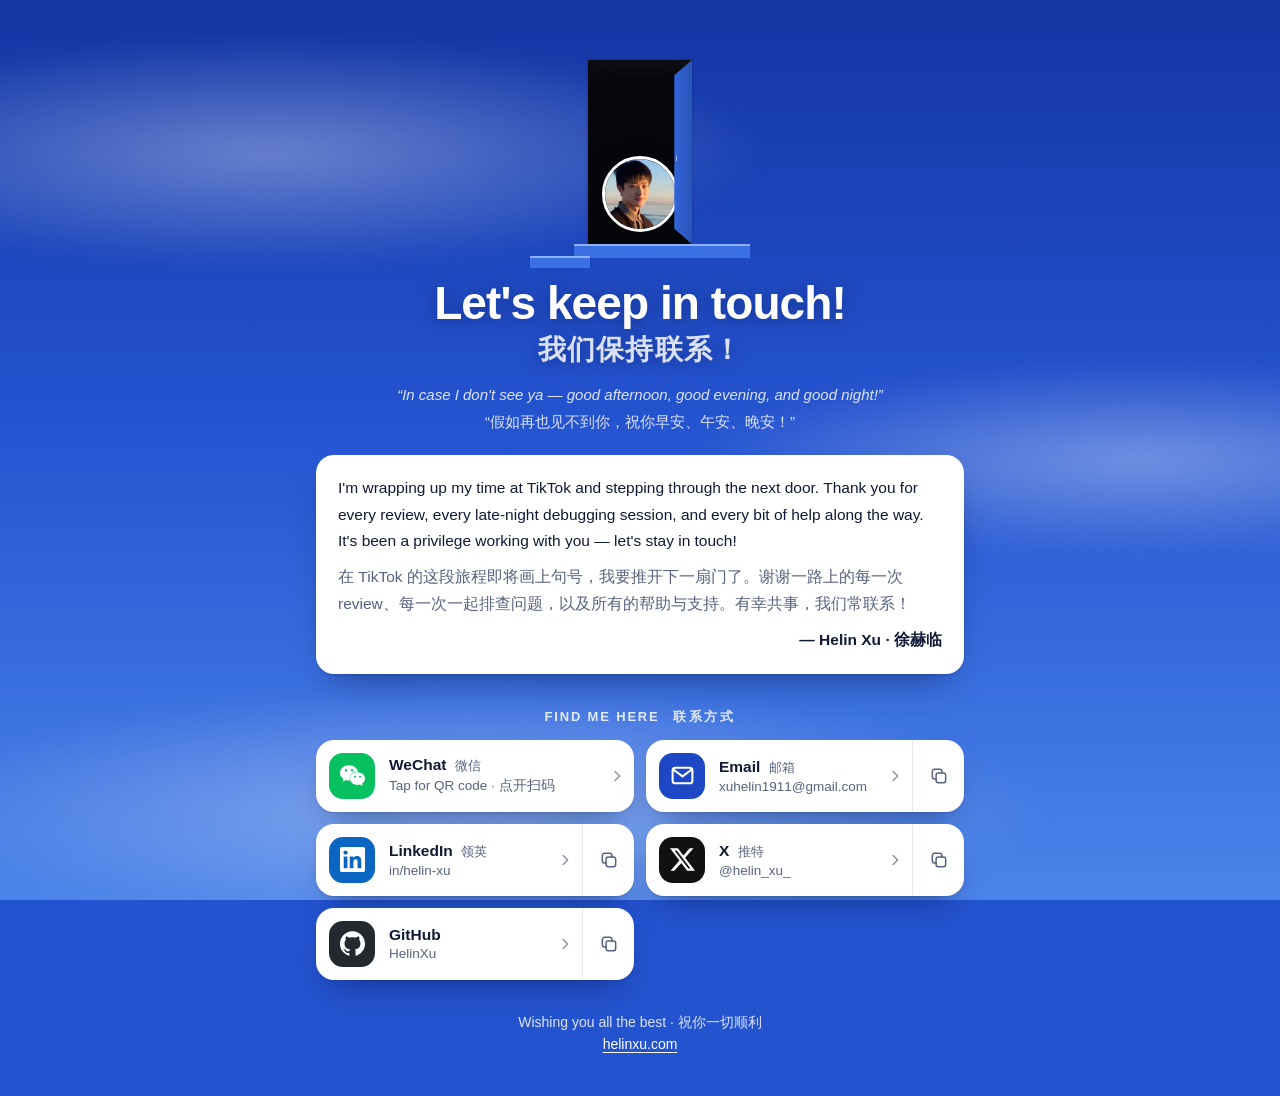
==== keep-in-touch/index.html @ 5f5f8201 "Add keep-in-touch farewell page Bilingual contact page at /keep-in-touch/: WeChat QR dialog, email, " ====
<!doctype html>
<html lang="en">
<head>
  <meta charset="utf-8">
  <meta name="viewport" content="width=device-width, initial-scale=1, viewport-fit=cover">
  <title>Let's keep in touch · 常联系 | Helin Xu</title>
  <meta name="description" content="Helin Xu · 徐赫临 — let's keep in touch! WeChat, email, LinkedIn and more.">
  <meta name="author" content="Helin Xu">
  <meta name="theme-color" content="#1d47c4">
  <meta property="og:type" content="website">
  <meta property="og:url" content="https://helinxu.com/keep-in-touch/">
  <meta property="og:title" content="Let's keep in touch · 常联系 | Helin Xu">
  <meta property="og:description" content="In case I don't see ya — good afternoon, good evening, and good night!">
  <meta property="og:image" content="https://helinxu.com/images/helin.jpg">
  <link rel="icon" href="data:image/svg+xml,<svg xmlns='http://www.w3.org/2000/svg' viewBox='0 0 100 100'><text y='.9em' font-size='90'>🚪</text></svg>">
  <link rel="apple-touch-icon" href="../images/icon.jpg">
  <link rel="stylesheet" href="styles.css">
</head>
<body>
  <div class="sky" aria-hidden="true">
    <span class="cloud c1"></span>
    <span class="cloud c2"></span>
    <span class="cloud c3"></span>
    <span class="stars"></span>
  </div>

  <main class="page">
    <header class="hero">
      <div class="stage" aria-hidden="true">
        <div class="doorway">
          <div class="door-panel"></div>
          <img class="avatar" src="../images/helin.jpg" alt="" width="84" height="84">
        </div>
        <div class="steps"><span></span><span></span></div>
      </div>

      <h1 class="title">
        <span>Let's keep in touch!</span>
        <span class="zh" lang="zh-CN">我们保持联系！</span>
      </h1>

      <blockquote class="quote">
        <p>“In case I don't see ya — good afternoon, good evening, and good night!”</p>
        <p lang="zh-CN">“假如再也见不到你，祝你早安、午安、晚安！”</p>
      </blockquote>

      <div class="note">
        <p>I'm wrapping up my time at TikTok and stepping through the next door. Thank you for every review, every late-night debugging session, and every bit of help along the way. It's been a privilege working with you — let's stay in touch!</p>
        <p lang="zh-CN">在 TikTok 的这段旅程即将画上句号，我要推开下一扇门了。谢谢一路上的每一次 review、每一次一起排查问题，以及所有的帮助与支持。有幸共事，我们常联系！</p>
        <p class="sign">— Helin Xu · <span lang="zh-CN">徐赫临</span></p>
      </div>
    </header>

    <section class="find" aria-labelledby="find-me">
      <h2 id="find-me" class="section-title">
        <span>Find me here</span>
        <span class="zh" lang="zh-CN">联系方式</span>
      </h2>
      <ul class="contacts" id="contacts"></ul>
      <noscript><p class="noscript">Turn on JavaScript to see my contacts, or email <a href="mailto:xuhelin1911@gmail.com">xuhelin1911@gmail.com</a>.</p></noscript>
    </section>

    <footer class="footer">
      <p>
        <span>Wishing you all the best</span>
        <span aria-hidden="true">·</span>
        <span lang="zh-CN">祝你一切顺利</span>
      </p>
      <p><a href="../">helinxu.com</a></p>
    </footer>
  </main>

  <dialog class="qr" id="qr-dialog" aria-labelledby="qr-title">
    <h3 id="qr-title"><span>Add me on WeChat</span> <span class="zh" lang="zh-CN">加我微信</span></h3>
    <img id="qr-img" alt="WeChat QR code · 微信二维码">
    <p class="qr-hint">In WeChat, long-press the code to add me<br><span lang="zh-CN">在微信里长按二维码即可添加</span></p>
    <p class="qr-id" id="qr-id-row" hidden>WeChat ID · <span lang="zh-CN">微信号</span>: <strong id="qr-id"></strong></p>
    <div class="qr-actions">
      <button type="button" class="btn btn-primary" id="qr-copy" hidden>Copy ID · <span lang="zh-CN">复制微信号</span></button>
      <a class="btn" id="qr-save" download>Save image · <span lang="zh-CN">保存图片</span></a>
      <button type="button" class="btn" id="qr-close">Close · <span lang="zh-CN">关闭</span></button>
    </div>
  </dialog>

  <div class="toast" id="toast" role="status" aria-live="polite"></div>

  <script src="config.js"></script>
  <script src="icons.js"></script>
  <script src="app.js"></script>
</body>
</html>
---- keep-in-touch/styles.css ----
/* Keep in touch — Truman's exit: a blue painted sky, a dark door, a couple of steps. */

:root {
  --wall-1: #1435a3;
  --wall-2: #2453d0;
  --wall-3: #4b84ea;
  --cloud: rgba(255, 255, 255, 0.34);
  --door: #05060b;
  --panel: #3266de;
  --step: #3a70e4;
  --step-edge: #8cb3f7;

  --on-wall: #ffffff;
  --on-wall-soft: rgba(255, 255, 255, 0.84);

  --card: #ffffff;
  --ink: #101a36;
  --muted: #56627f;
  --line: rgba(16, 26, 54, 0.1);
  --shadow: 0 1px 2px rgba(6, 18, 60, 0.12), 0 16px 34px -16px rgba(6, 18, 60, 0.55);
  --shadow-lift: 0 2px 4px rgba(6, 18, 60, 0.14), 0 22px 40px -16px rgba(6, 18, 60, 0.6);
  --focus: #ffd54a;
  --radius: 18px;

  --font: -apple-system, BlinkMacSystemFont, "SF Pro Text", "Segoe UI", Roboto, "Helvetica Neue",
    "PingFang SC", "Hiragino Sans GB", "Microsoft YaHei", "Noto Sans SC", sans-serif;
}

@media (prefers-color-scheme: dark) {
  /* Good night: the same set after the lights go down. */
  :root {
    --wall-1: #030616;
    --wall-2: #0a1440;
    --wall-3: #17307a;
    --cloud: rgba(140, 170, 255, 0.12);
    --door: #000000;
    --panel: #1a3486;
    --step: #1c3684;
    --step-edge: #4c6fc6;

    --on-wall-soft: rgba(225, 233, 255, 0.82);

    --card: #121a35;
    --ink: #e9eeff;
    --muted: #a1add0;
    --line: rgba(233, 238, 255, 0.1);
    --shadow: 0 1px 2px rgba(0, 0, 0, 0.4), 0 16px 34px -16px rgba(0, 0, 0, 0.8);
    --shadow-lift: 0 2px 4px rgba(0, 0, 0, 0.45), 0 22px 40px -16px rgba(0, 0, 0, 0.85);
  }
}

*, *::before, *::after { box-sizing: border-box; }

[hidden] { display: none !important; }

html { -webkit-text-size-adjust: 100%; }

body {
  margin: 0;
  min-height: 100vh;
  min-height: 100svh;
  font-family: var(--font);
  color: var(--on-wall);
  background-color: var(--wall-2);
  background-image: linear-gradient(180deg, var(--wall-1) 0%, var(--wall-2) 46%, var(--wall-3) 100%);
  background-attachment: fixed;
  -webkit-font-smoothing: antialiased;
  overflow-x: hidden;
}

/* ---------- sky ---------- */
.sky { position: fixed; inset: 0; z-index: 0; overflow: hidden; pointer-events: none; }

.cloud {
  position: absolute;
  border-radius: 50%;
  background: radial-gradient(closest-side, var(--cloud), transparent);
  filter: blur(10px);
  animation: drift 46s ease-in-out infinite alternate;
}
.c1 { top: 4%; left: -18%; width: 78vw; height: 26vh; }
.c2 { top: 40%; right: -24%; width: 70vw; height: 22vh; animation-duration: 58s; animation-delay: -12s; }
.c3 { bottom: -4%; left: -8%; width: 90vw; height: 28vh; animation-duration: 64s; animation-delay: -30s; }

@keyframes drift {
  from { transform: translateX(-4vw); }
  to   { transform: translateX(6vw); }
}

.stars {
  position: absolute;
  inset: 0;
  opacity: 0;
  background-image:
    radial-gradient(1.4px 1.4px at 12% 18%, #fff 50%, transparent 51%),
    radial-gradient(1px 1px at 27% 8%, #fff 50%, transparent 51%),
    radial-gradient(1.2px 1.2px at 44% 22%, #fff 50%, transparent 51%),
    radial-gradient(1px 1px at 63% 11%, #fff 50%, transparent 51%),
    radial-gradient(1.6px 1.6px at 81% 26%, #fff 50%, transparent 51%),
    radial-gradient(1px 1px at 91% 7%, #fff 50%, transparent 51%),
    radial-gradient(1.2px 1.2px at 7% 52%, #fff 50%, transparent 51%),
    radial-gradient(1px 1px at 94% 58%, #fff 50%, transparent 51%),
    radial-gradient(1.3px 1.3px at 18% 78%, #fff 50%, transparent 51%),
    radial-gradient(1px 1px at 72% 84%, #fff 50%, transparent 51%);
}
@media (prefers-color-scheme: dark) {
  .stars { opacity: 0.75; animation: twinkle 6s ease-in-out infinite alternate; }
}
@keyframes twinkle { from { opacity: 0.45; } to { opacity: 0.85; } }

/* ---------- layout ---------- */
.page {
  position: relative;
  z-index: 1;
  max-width: 680px;
  margin: 0 auto;
  padding: max(28px, env(safe-area-inset-top)) max(16px, env(safe-area-inset-right))
    max(40px, env(safe-area-inset-bottom)) max(16px, env(safe-area-inset-left));
}

/* ---------- hero: the door ---------- */
.hero { text-align: center; }

.stage {
  position: relative;
  width: 220px;
  height: 236px;
  margin: 4px auto 10px;
}

.doorway {
  position: absolute;
  left: 50%;
  bottom: 24px;
  width: 104px;
  height: 184px;
  margin-left: -52px;
  background: var(--door);
  box-shadow: inset 0 18px 30px -12px rgba(255, 255, 255, 0.06), 0 0 0 2px rgba(0, 0, 0, 0.08);
  perspective: 520px;
}

.door-panel {
  position: absolute;
  inset: 0;
  z-index: 2;
  background: linear-gradient(90deg, var(--panel), color-mix(in srgb, var(--panel) 82%, #000));
  transform-origin: right center;
  animation: open-door 1.6s cubic-bezier(0.32, 0.72, 0.2, 1) 0.35s both;
}
.door-panel::after {
  content: "";
  position: absolute;
  left: 12px;
  top: 52%;
  width: 7px;
  height: 7px;
  border-radius: 50%;
  background: rgba(255, 255, 255, 0.55);
}
@keyframes open-door {
  from { transform: rotateY(0deg); }
  to   { transform: rotateY(-84deg); }
}

.avatar {
  position: absolute;
  left: 50%;
  bottom: 12px;
  width: 76px;
  height: 76px;
  margin-left: -38px;
  border-radius: 50%;
  border: 3px solid #fff;
  object-fit: cover;
  box-shadow: 0 6px 18px rgba(0, 0, 0, 0.5);
  animation: step-out 0.7s ease-out 1.2s both;
}
@keyframes step-out {
  from { opacity: 0; transform: translateY(10px) scale(0.92); }
  to   { opacity: 1; transform: none; }
}

.steps span {
  position: absolute;
  display: block;
  background: var(--step);
  box-shadow: inset 0 2px 0 var(--step-edge), 0 10px 20px -12px rgba(0, 0, 0, 0.5);
}
.steps span:nth-child(1) { left: 44px; right: 0; bottom: 10px; height: 14px; }
.steps span:nth-child(2) { left: 0; width: 60px; bottom: 0; height: 12px; }

/* ---------- hero: words ---------- */
.title {
  margin: 0;
  font-size: clamp(32px, 8.4vw, 46px);
  font-weight: 800;
  line-height: 1.1;
  letter-spacing: -0.02em;
  text-shadow: 0 2px 18px rgba(0, 10, 50, 0.35);
}
.title span { display: block; }
.title .zh { margin-top: 6px; font-size: 0.6em; font-weight: 700; letter-spacing: 0.04em; color: var(--on-wall-soft); }

.quote {
  margin: 18px auto 22px;
  max-width: 34em;
  font-size: 15px;
  line-height: 1.55;
  color: var(--on-wall-soft);
  font-style: italic;
}
.quote p { margin: 0; }
.quote p + p { margin-top: 4px; font-style: normal; }

.note {
  text-align: left;
  background: var(--card);
  color: var(--ink);
  border-radius: var(--radius);
  box-shadow: var(--shadow);
  padding: 20px 22px;
  font-size: 15.5px;
  line-height: 1.7;
}
.note p { margin: 0 0 10px; }
.note p[lang="zh-CN"] { color: var(--muted); }
.note .sign { margin: 4px 0 0; text-align: right; font-weight: 600; color: var(--ink); }

/* ---------- contacts ---------- */
.find { margin-top: 34px; }

.section-title {
  margin: 0 0 14px;
  text-align: center;
  font-size: 13px;
  font-weight: 700;
  letter-spacing: 0.14em;
  text-transform: uppercase;
  color: var(--on-wall-soft);
}
.section-title .zh { margin-left: 8px; letter-spacing: 0.2em; }

.contacts {
  list-style: none;
  margin: 0;
  padding: 0;
  display: grid;
  grid-template-columns: 1fr;
  gap: 12px;
}
@media (min-width: 620px) {
  .contacts { grid-template-columns: 1fr 1fr; }
}

.contact {
  display: flex;
  min-width: 0;
  background: var(--card);
  color: var(--ink);
  border-radius: var(--radius);
  box-shadow: var(--shadow);
  overflow: hidden;
  transition: transform 0.18s ease, box-shadow 0.18s ease;
  animation: rise 0.55s cubic-bezier(0.2, 0.7, 0.2, 1) both;
  animation-delay: calc(1.1s + var(--i, 0) * 70ms);
}
.contact:hover { transform: translateY(-2px); box-shadow: var(--shadow-lift); }
@keyframes rise {
  from { opacity: 0; transform: translateY(14px); }
  to   { opacity: 1; transform: none; }
}

.contact-main {
  flex: 1;
  min-width: 0;
  display: flex;
  align-items: center;
  gap: 14px;
  padding: 13px 8px 13px 13px;
  border: 0;
  background: none;
  color: inherit;
  font: inherit;
  text-align: left;
  text-decoration: none;
  cursor: pointer;
}

.tile {
  flex: none;
  width: 46px;
  height: 46px;
  border-radius: 14px;
  display: grid;
  place-items: center;
  color: #fff;
  background: var(--brand);
}
.tile svg { width: 25px; height: 25px; }

.meta { min-width: 0; display: flex; flex-direction: column; gap: 2px; }
.label { font-size: 15.5px; font-weight: 700; }
.label-zh { margin-left: 4px; font-size: 12.5px; font-weight: 500; color: var(--muted); }
.handle {
  font-size: 13.5px;
  color: var(--muted);
  white-space: nowrap;
  overflow: hidden;
  text-overflow: ellipsis;
}

.chev {
  flex: none;
  width: 18px;
  height: 18px;
  margin-left: auto;
  fill: none;
  stroke: var(--muted);
  stroke-width: 2;
  stroke-linecap: round;
  stroke-linejoin: round;
  opacity: 0.7;
}

.copy {
  flex: none;
  width: 52px;
  display: grid;
  place-items: center;
  border: 0;
  border-left: 1px solid var(--line);
  background: none;
  color: var(--muted);
  cursor: pointer;
  transition: color 0.15s ease, background-color 0.15s ease;
}
.copy:hover { color: var(--ink); background: color-mix(in srgb, var(--ink) 5%, transparent); }
.copy svg {
  width: 20px;
  height: 20px;
  fill: none;
  stroke: currentColor;
  stroke-width: 1.8;
  stroke-linejoin: round;
  stroke-linecap: round;
}

.noscript { text-align: center; color: var(--on-wall-soft); }
.noscript a { color: var(--on-wall); }

/* ---------- footer ---------- */
.footer {
  margin-top: 34px;
  text-align: center;
  font-size: 14px;
  color: var(--on-wall-soft);
}
.footer p { margin: 4px 0; }
.footer a { color: var(--on-wall); text-underline-offset: 3px; }

/* ---------- WeChat QR dialog ---------- */
.qr {
  width: min(360px, calc(100vw - 32px));
  max-height: calc(100vh - 32px);
  padding: 22px 20px 18px;
  border: 0;
  border-radius: 22px;
  background: var(--card);
  color: var(--ink);
  box-shadow: 0 30px 60px -20px rgba(0, 0, 0, 0.6);
  text-align: center;
}
.qr::backdrop {
  background: rgba(3, 8, 30, 0.55);
  -webkit-backdrop-filter: blur(4px);
  backdrop-filter: blur(4px);
}
.qr h3 { margin: 0 0 14px; font-size: 18px; }
.qr h3 .zh { margin-left: 4px; color: var(--muted); font-weight: 600; }
.qr img {
  display: block;
  width: 100%;
  max-height: 52vh;
  object-fit: contain;
  border-radius: 12px;
  background: #fff;
}
.qr-hint { margin: 12px 0 4px; font-size: 13px; line-height: 1.5; color: var(--muted); }
.qr-id { margin: 8px 0 0; font-size: 14px; }
.qr-actions { margin-top: 14px; display: flex; flex-wrap: wrap; justify-content: center; gap: 8px; }

.btn {
  display: inline-flex;
  align-items: center;
  padding: 9px 14px;
  border: 1px solid var(--line);
  border-radius: 999px;
  background: none;
  color: var(--ink);
  font: inherit;
  font-size: 13.5px;
  font-weight: 600;
  text-decoration: none;
  cursor: pointer;
}
.btn:hover { background: color-mix(in srgb, var(--ink) 6%, transparent); }
.btn-primary { background: #07C160; border-color: transparent; color: #fff; }
.btn-primary:hover { background: #06ad56; }

/* ---------- toast ---------- */
.toast {
  position: fixed;
  left: 50%;
  bottom: calc(24px + env(safe-area-inset-bottom));
  z-index: 10;
  max-width: calc(100vw - 32px);
  padding: 10px 16px;
  border-radius: 14px;
  background: rgba(8, 14, 40, 0.92);
  color: #fff;
  font-size: 14px;
  line-height: 1.45;
  text-align: center;
  white-space: pre-line;
  opacity: 0;
  transform: translate(-50%, 10px);
  transition: opacity 0.2s ease, transform 0.2s ease;
  pointer-events: none;
}
.toast.show { opacity: 1; transform: translate(-50%, 0); }

/* ---------- focus + motion ---------- */
a:focus-visible, button:focus-visible {
  outline: 3px solid var(--focus);
  outline-offset: 2px;
  border-radius: 10px;
}
.contact-main:focus-visible, .copy:focus-visible { outline-offset: -3px; }

@media (prefers-reduced-motion: reduce) {
  *, *::before, *::after { animation-duration: 0.01ms !important; animation-delay: 0s !important; transition: none !important; }
  .cloud, .stars { animation: none !important; }
}
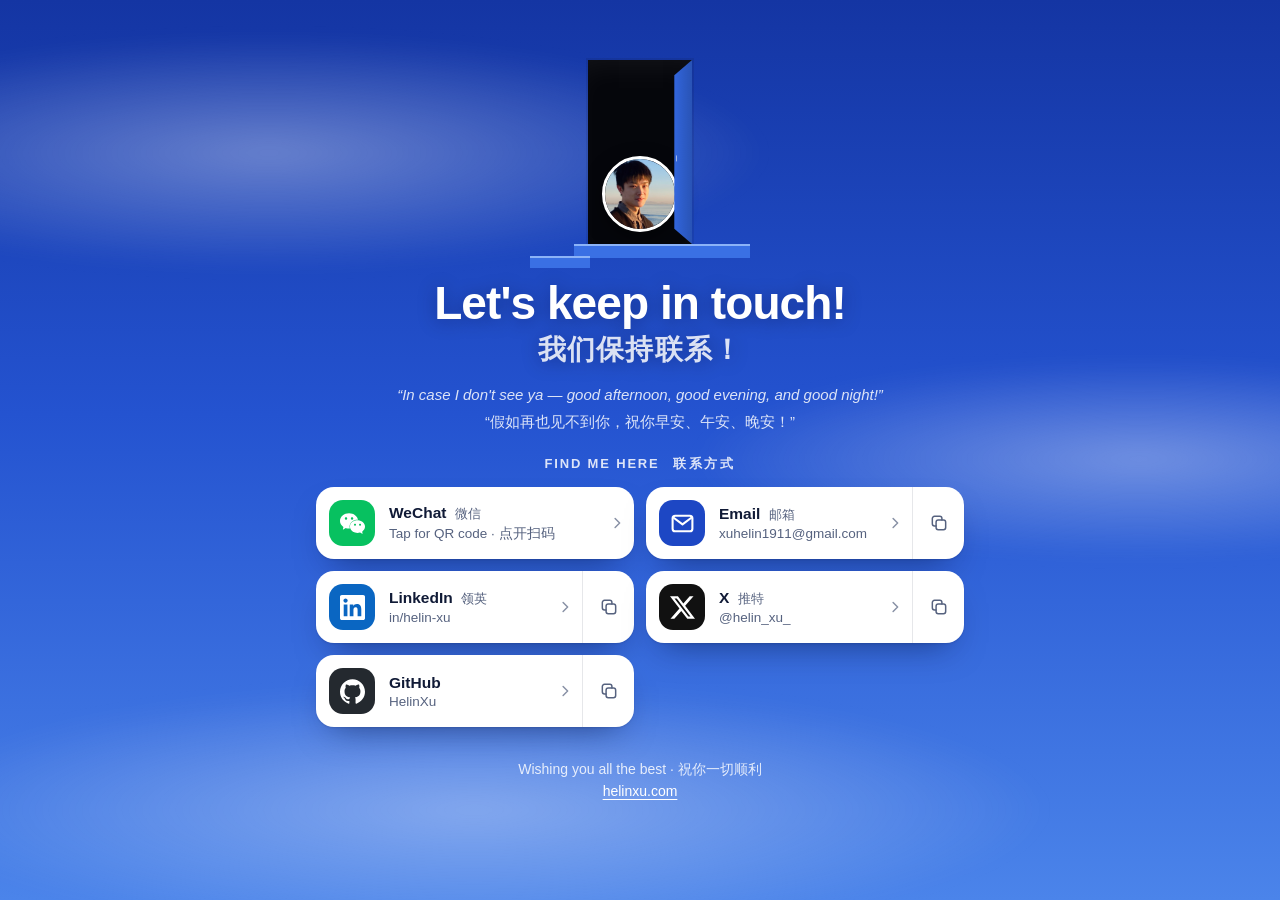
==== commit 0fc58368: "keep-in-touch: drop the farewell message Co-Authored-By: Claude Opus 5.5 <noreply@anthropic.com>" ====
--- a/keep-in-touch/index.html
+++ b/keep-in-touch/index.html
@@ -43,12 +43,6 @@
         <p>“In case I don't see ya — good afternoon, good evening, and good night!”</p>
         <p lang="zh-CN">“假如再也见不到你，祝你早安、午安、晚安！”</p>
       </blockquote>
-
-      <div class="note">
-        <p>I'm wrapping up my time at TikTok and stepping through the next door. Thank you for every review, every late-night debugging session, and every bit of help along the way. It's been a privilege working with you — let's stay in touch!</p>
-        <p lang="zh-CN">在 TikTok 的这段旅程即将画上句号，我要推开下一扇门了。谢谢一路上的每一次 review、每一次一起排查问题，以及所有的帮助与支持。有幸共事，我们常联系！</p>
-        <p class="sign">— Helin Xu · <span lang="zh-CN">徐赫临</span></p>
-      </div>
     </header>
 
     <section class="find" aria-labelledby="find-me">
--- a/keep-in-touch/styles.css
+++ b/keep-in-touch/styles.css
@@ -213,22 +213,8 @@
 .quote p { margin: 0; }
 .quote p + p { margin-top: 4px; font-style: normal; }
 
-.note {
-  text-align: left;
-  background: var(--card);
-  color: var(--ink);
-  border-radius: var(--radius);
-  box-shadow: var(--shadow);
-  padding: 20px 22px;
-  font-size: 15.5px;
-  line-height: 1.7;
-}
-.note p { margin: 0 0 10px; }
-.note p[lang="zh-CN"] { color: var(--muted); }
-.note .sign { margin: 4px 0 0; text-align: right; font-weight: 600; color: var(--ink); }
-
 /* ---------- contacts ---------- */
-.find { margin-top: 34px; }
+.find { margin-top: 10px; }
 
 .section-title {
   margin: 0 0 14px;
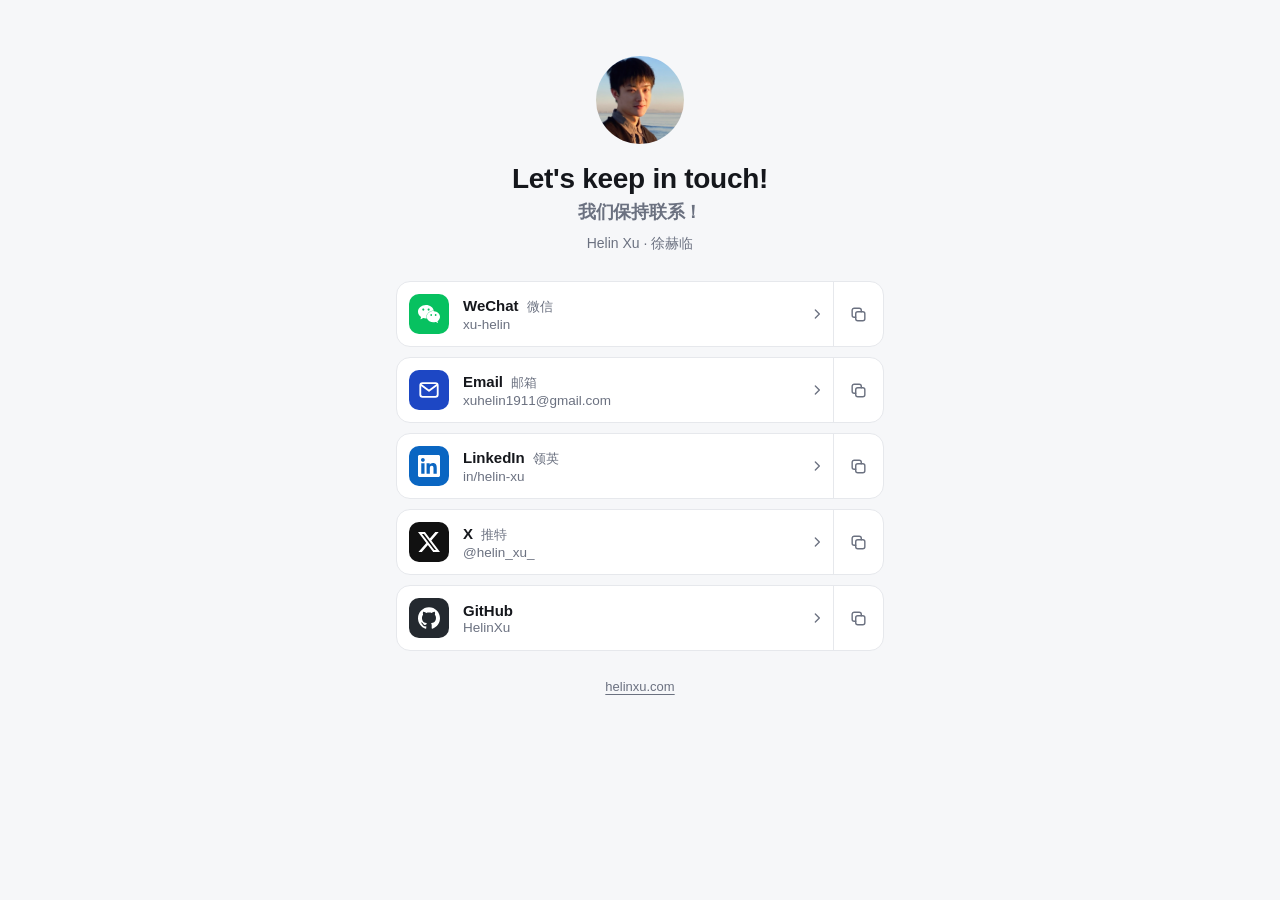
==== commit c5c59654: "keep-in-touch: simplify design, add WeChat ID Drop the door animation, sky and quote; plain cards on" ====
--- a/keep-in-touch/index.html
+++ b/keep-in-touch/index.html
@@ -6,61 +6,33 @@
   <title>Let's keep in touch · 常联系 | Helin Xu</title>
   <meta name="description" content="Helin Xu · 徐赫临 — let's keep in touch! WeChat, email, LinkedIn and more.">
   <meta name="author" content="Helin Xu">
-  <meta name="theme-color" content="#1d47c4">
+  <meta name="theme-color" content="#f6f7f9" media="(prefers-color-scheme: light)">
+  <meta name="theme-color" content="#0f1115" media="(prefers-color-scheme: dark)">
   <meta property="og:type" content="website">
   <meta property="og:url" content="https://helinxu.com/keep-in-touch/">
   <meta property="og:title" content="Let's keep in touch · 常联系 | Helin Xu">
-  <meta property="og:description" content="In case I don't see ya — good afternoon, good evening, and good night!">
+  <meta property="og:description" content="WeChat, email, LinkedIn and more.">
   <meta property="og:image" content="https://helinxu.com/images/helin.jpg">
-  <link rel="icon" href="data:image/svg+xml,<svg xmlns='http://www.w3.org/2000/svg' viewBox='0 0 100 100'><text y='.9em' font-size='90'>🚪</text></svg>">
+  <link rel="icon" href="data:image/svg+xml,<svg xmlns='http://www.w3.org/2000/svg' viewBox='0 0 100 100'><text y='.9em' font-size='90'>👋</text></svg>">
   <link rel="apple-touch-icon" href="../images/icon.jpg">
   <link rel="stylesheet" href="styles.css">
 </head>
 <body>
-  <div class="sky" aria-hidden="true">
-    <span class="cloud c1"></span>
-    <span class="cloud c2"></span>
-    <span class="cloud c3"></span>
-    <span class="stars"></span>
-  </div>
-
   <main class="page">
     <header class="hero">
-      <div class="stage" aria-hidden="true">
-        <div class="doorway">
-          <div class="door-panel"></div>
-          <img class="avatar" src="../images/helin.jpg" alt="" width="84" height="84">
-        </div>
-        <div class="steps"><span></span><span></span></div>
-      </div>
-
+      <img class="avatar" src="../images/helin.jpg" alt="Helin Xu" width="88" height="88">
       <h1 class="title">
         <span>Let's keep in touch!</span>
         <span class="zh" lang="zh-CN">我们保持联系！</span>
       </h1>
-
-      <blockquote class="quote">
-        <p>“In case I don't see ya — good afternoon, good evening, and good night!”</p>
-        <p lang="zh-CN">“假如再也见不到你，祝你早安、午安、晚安！”</p>
-      </blockquote>
+      <p class="name">Helin Xu · <span lang="zh-CN">徐赫临</span></p>
     </header>
 
-    <section class="find" aria-labelledby="find-me">
-      <h2 id="find-me" class="section-title">
-        <span>Find me here</span>
-        <span class="zh" lang="zh-CN">联系方式</span>
-      </h2>
-      <ul class="contacts" id="contacts"></ul>
-      <noscript><p class="noscript">Turn on JavaScript to see my contacts, or email <a href="mailto:xuhelin1911@gmail.com">xuhelin1911@gmail.com</a>.</p></noscript>
-    </section>
+    <ul class="contacts" id="contacts" aria-label="Contacts · 联系方式"></ul>
+    <noscript><p class="noscript">Email me at <a href="mailto:xuhelin1911@gmail.com">xuhelin1911@gmail.com</a>.</p></noscript>
 
     <footer class="footer">
-      <p>
-        <span>Wishing you all the best</span>
-        <span aria-hidden="true">·</span>
-        <span lang="zh-CN">祝你一切顺利</span>
-      </p>
-      <p><a href="../">helinxu.com</a></p>
+      <a href="../">helinxu.com</a>
     </footer>
   </main>
 
--- a/keep-in-touch/styles.css
+++ b/keep-in-touch/styles.css
@@ -1,51 +1,26 @@
-/* Keep in touch — Truman's exit: a blue painted sky, a dark door, a couple of steps. */
+/* Keep in touch — plain and simple. */
 
 :root {
-  --wall-1: #1435a3;
-  --wall-2: #2453d0;
-  --wall-3: #4b84ea;
-  --cloud: rgba(255, 255, 255, 0.34);
-  --door: #05060b;
-  --panel: #3266de;
-  --step: #3a70e4;
-  --step-edge: #8cb3f7;
-
-  --on-wall: #ffffff;
-  --on-wall-soft: rgba(255, 255, 255, 0.84);
-
+  --bg: #f6f7f9;
   --card: #ffffff;
-  --ink: #101a36;
-  --muted: #56627f;
-  --line: rgba(16, 26, 54, 0.1);
-  --shadow: 0 1px 2px rgba(6, 18, 60, 0.12), 0 16px 34px -16px rgba(6, 18, 60, 0.55);
-  --shadow-lift: 0 2px 4px rgba(6, 18, 60, 0.14), 0 22px 40px -16px rgba(6, 18, 60, 0.6);
-  --focus: #ffd54a;
-  --radius: 18px;
-
+  --ink: #15171c;
+  --muted: #6b7180;
+  --line: #e6e8ec;
+  --hover: #f0f2f5;
+  --focus: #2f6fed;
   --font: -apple-system, BlinkMacSystemFont, "SF Pro Text", "Segoe UI", Roboto, "Helvetica Neue",
     "PingFang SC", "Hiragino Sans GB", "Microsoft YaHei", "Noto Sans SC", sans-serif;
 }
 
 @media (prefers-color-scheme: dark) {
-  /* Good night: the same set after the lights go down. */
   :root {
-    --wall-1: #030616;
-    --wall-2: #0a1440;
-    --wall-3: #17307a;
-    --cloud: rgba(140, 170, 255, 0.12);
-    --door: #000000;
-    --panel: #1a3486;
-    --step: #1c3684;
-    --step-edge: #4c6fc6;
-
-    --on-wall-soft: rgba(225, 233, 255, 0.82);
-
-    --card: #121a35;
-    --ink: #e9eeff;
-    --muted: #a1add0;
-    --line: rgba(233, 238, 255, 0.1);
-    --shadow: 0 1px 2px rgba(0, 0, 0, 0.4), 0 16px 34px -16px rgba(0, 0, 0, 0.8);
-    --shadow-lift: 0 2px 4px rgba(0, 0, 0, 0.45), 0 22px 40px -16px rgba(0, 0, 0, 0.85);
+    --bg: #0f1115;
+    --card: #171a20;
+    --ink: #eceef2;
+    --muted: #9aa0ad;
+    --line: #262a33;
+    --hover: #1e222a;
+    --focus: #7ea6ff;
   }
 }
 
@@ -57,204 +32,53 @@
 
 body {
   margin: 0;
-  min-height: 100vh;
-  min-height: 100svh;
   font-family: var(--font);
-  color: var(--on-wall);
-  background-color: var(--wall-2);
-  background-image: linear-gradient(180deg, var(--wall-1) 0%, var(--wall-2) 46%, var(--wall-3) 100%);
-  background-attachment: fixed;
+  color: var(--ink);
+  background: var(--bg);
   -webkit-font-smoothing: antialiased;
-  overflow-x: hidden;
-}
-
-/* ---------- sky ---------- */
-.sky { position: fixed; inset: 0; z-index: 0; overflow: hidden; pointer-events: none; }
-
-.cloud {
-  position: absolute;
+}
+
+.page {
+  max-width: 520px;
+  margin: 0 auto;
+  padding: max(56px, env(safe-area-inset-top)) max(16px, env(safe-area-inset-right))
+    max(40px, env(safe-area-inset-bottom)) max(16px, env(safe-area-inset-left));
+}
+
+/* ---------- header ---------- */
+.hero { text-align: center; margin-bottom: 28px; }
+
+.avatar {
+  display: block;
+  width: 88px;
+  height: 88px;
+  margin: 0 auto 18px;
   border-radius: 50%;
-  background: radial-gradient(closest-side, var(--cloud), transparent);
-  filter: blur(10px);
-  animation: drift 46s ease-in-out infinite alternate;
-}
-.c1 { top: 4%; left: -18%; width: 78vw; height: 26vh; }
-.c2 { top: 40%; right: -24%; width: 70vw; height: 22vh; animation-duration: 58s; animation-delay: -12s; }
-.c3 { bottom: -4%; left: -8%; width: 90vw; height: 28vh; animation-duration: 64s; animation-delay: -30s; }
-
-@keyframes drift {
-  from { transform: translateX(-4vw); }
-  to   { transform: translateX(6vw); }
-}
-
-.stars {
-  position: absolute;
-  inset: 0;
-  opacity: 0;
-  background-image:
-    radial-gradient(1.4px 1.4px at 12% 18%, #fff 50%, transparent 51%),
-    radial-gradient(1px 1px at 27% 8%, #fff 50%, transparent 51%),
-    radial-gradient(1.2px 1.2px at 44% 22%, #fff 50%, transparent 51%),
-    radial-gradient(1px 1px at 63% 11%, #fff 50%, transparent 51%),
-    radial-gradient(1.6px 1.6px at 81% 26%, #fff 50%, transparent 51%),
-    radial-gradient(1px 1px at 91% 7%, #fff 50%, transparent 51%),
-    radial-gradient(1.2px 1.2px at 7% 52%, #fff 50%, transparent 51%),
-    radial-gradient(1px 1px at 94% 58%, #fff 50%, transparent 51%),
-    radial-gradient(1.3px 1.3px at 18% 78%, #fff 50%, transparent 51%),
-    radial-gradient(1px 1px at 72% 84%, #fff 50%, transparent 51%);
-}
-@media (prefers-color-scheme: dark) {
-  .stars { opacity: 0.75; animation: twinkle 6s ease-in-out infinite alternate; }
-}
-@keyframes twinkle { from { opacity: 0.45; } to { opacity: 0.85; } }
-
-/* ---------- layout ---------- */
-.page {
-  position: relative;
-  z-index: 1;
-  max-width: 680px;
-  margin: 0 auto;
-  padding: max(28px, env(safe-area-inset-top)) max(16px, env(safe-area-inset-right))
-    max(40px, env(safe-area-inset-bottom)) max(16px, env(safe-area-inset-left));
-}
-
-/* ---------- hero: the door ---------- */
-.hero { text-align: center; }
-
-.stage {
-  position: relative;
-  width: 220px;
-  height: 236px;
-  margin: 4px auto 10px;
-}
-
-.doorway {
-  position: absolute;
-  left: 50%;
-  bottom: 24px;
-  width: 104px;
-  height: 184px;
-  margin-left: -52px;
-  background: var(--door);
-  box-shadow: inset 0 18px 30px -12px rgba(255, 255, 255, 0.06), 0 0 0 2px rgba(0, 0, 0, 0.08);
-  perspective: 520px;
-}
-
-.door-panel {
-  position: absolute;
-  inset: 0;
-  z-index: 2;
-  background: linear-gradient(90deg, var(--panel), color-mix(in srgb, var(--panel) 82%, #000));
-  transform-origin: right center;
-  animation: open-door 1.6s cubic-bezier(0.32, 0.72, 0.2, 1) 0.35s both;
-}
-.door-panel::after {
-  content: "";
-  position: absolute;
-  left: 12px;
-  top: 52%;
-  width: 7px;
-  height: 7px;
-  border-radius: 50%;
-  background: rgba(255, 255, 255, 0.55);
-}
-@keyframes open-door {
-  from { transform: rotateY(0deg); }
-  to   { transform: rotateY(-84deg); }
-}
-
-.avatar {
-  position: absolute;
-  left: 50%;
-  bottom: 12px;
-  width: 76px;
-  height: 76px;
-  margin-left: -38px;
-  border-radius: 50%;
-  border: 3px solid #fff;
   object-fit: cover;
-  box-shadow: 0 6px 18px rgba(0, 0, 0, 0.5);
-  animation: step-out 0.7s ease-out 1.2s both;
-}
-@keyframes step-out {
-  from { opacity: 0; transform: translateY(10px) scale(0.92); }
-  to   { opacity: 1; transform: none; }
-}
-
-.steps span {
-  position: absolute;
-  display: block;
-  background: var(--step);
-  box-shadow: inset 0 2px 0 var(--step-edge), 0 10px 20px -12px rgba(0, 0, 0, 0.5);
-}
-.steps span:nth-child(1) { left: 44px; right: 0; bottom: 10px; height: 14px; }
-.steps span:nth-child(2) { left: 0; width: 60px; bottom: 0; height: 12px; }
-
-/* ---------- hero: words ---------- */
-.title {
-  margin: 0;
-  font-size: clamp(32px, 8.4vw, 46px);
-  font-weight: 800;
-  line-height: 1.1;
-  letter-spacing: -0.02em;
-  text-shadow: 0 2px 18px rgba(0, 10, 50, 0.35);
-}
+}
+
+.title { margin: 0; font-size: 28px; font-weight: 700; line-height: 1.2; letter-spacing: -0.01em; }
 .title span { display: block; }
-.title .zh { margin-top: 6px; font-size: 0.6em; font-weight: 700; letter-spacing: 0.04em; color: var(--on-wall-soft); }
-
-.quote {
-  margin: 18px auto 22px;
-  max-width: 34em;
-  font-size: 15px;
-  line-height: 1.55;
-  color: var(--on-wall-soft);
-  font-style: italic;
-}
-.quote p { margin: 0; }
-.quote p + p { margin-top: 4px; font-style: normal; }
+.title .zh { margin-top: 6px; font-size: 18px; font-weight: 600; color: var(--muted); }
+
+.name { margin: 12px 0 0; font-size: 14px; color: var(--muted); }
 
 /* ---------- contacts ---------- */
-.find { margin-top: 10px; }
-
-.section-title {
-  margin: 0 0 14px;
-  text-align: center;
-  font-size: 13px;
-  font-weight: 700;
-  letter-spacing: 0.14em;
-  text-transform: uppercase;
-  color: var(--on-wall-soft);
-}
-.section-title .zh { margin-left: 8px; letter-spacing: 0.2em; }
-
 .contacts {
   list-style: none;
   margin: 0;
   padding: 0;
   display: grid;
-  grid-template-columns: 1fr;
-  gap: 12px;
-}
-@media (min-width: 620px) {
-  .contacts { grid-template-columns: 1fr 1fr; }
+  gap: 10px;
 }
 
 .contact {
   display: flex;
   min-width: 0;
   background: var(--card);
-  color: var(--ink);
-  border-radius: var(--radius);
-  box-shadow: var(--shadow);
+  border: 1px solid var(--line);
+  border-radius: 14px;
   overflow: hidden;
-  transition: transform 0.18s ease, box-shadow 0.18s ease;
-  animation: rise 0.55s cubic-bezier(0.2, 0.7, 0.2, 1) both;
-  animation-delay: calc(1.1s + var(--i, 0) * 70ms);
-}
-.contact:hover { transform: translateY(-2px); box-shadow: var(--shadow-lift); }
-@keyframes rise {
-  from { opacity: 0; transform: translateY(14px); }
-  to   { opacity: 1; transform: none; }
 }
 
 .contact-main {
@@ -263,7 +87,7 @@
   display: flex;
   align-items: center;
   gap: 14px;
-  padding: 13px 8px 13px 13px;
+  padding: 12px 8px 12px 12px;
   border: 0;
   background: none;
   color: inherit;
@@ -272,22 +96,23 @@
   text-decoration: none;
   cursor: pointer;
 }
+.contact-main:hover { background: var(--hover); }
 
 .tile {
   flex: none;
-  width: 46px;
-  height: 46px;
-  border-radius: 14px;
+  width: 40px;
+  height: 40px;
+  border-radius: 10px;
   display: grid;
   place-items: center;
   color: #fff;
   background: var(--brand);
 }
-.tile svg { width: 25px; height: 25px; }
-
-.meta { min-width: 0; display: flex; flex-direction: column; gap: 2px; }
-.label { font-size: 15.5px; font-weight: 700; }
-.label-zh { margin-left: 4px; font-size: 12.5px; font-weight: 500; color: var(--muted); }
+.tile svg { width: 22px; height: 22px; }
+
+.meta { min-width: 0; display: flex; flex-direction: column; gap: 1px; }
+.label { font-size: 15px; font-weight: 600; }
+.label-zh { margin-left: 4px; font-size: 12.5px; font-weight: 400; color: var(--muted); }
 .handle {
   font-size: 13.5px;
   color: var(--muted);
@@ -298,20 +123,19 @@
 
 .chev {
   flex: none;
-  width: 18px;
-  height: 18px;
+  width: 16px;
+  height: 16px;
   margin-left: auto;
   fill: none;
   stroke: var(--muted);
   stroke-width: 2;
   stroke-linecap: round;
   stroke-linejoin: round;
-  opacity: 0.7;
 }
 
 .copy {
   flex: none;
-  width: 52px;
+  width: 50px;
   display: grid;
   place-items: center;
   border: 0;
@@ -319,12 +143,11 @@
   background: none;
   color: var(--muted);
   cursor: pointer;
-  transition: color 0.15s ease, background-color 0.15s ease;
-}
-.copy:hover { color: var(--ink); background: color-mix(in srgb, var(--ink) 5%, transparent); }
+}
+.copy:hover { color: var(--ink); background: var(--hover); }
 .copy svg {
-  width: 20px;
-  height: 20px;
+  width: 19px;
+  height: 19px;
   fill: none;
   stroke: currentColor;
   stroke-width: 1.8;
@@ -332,44 +155,33 @@
   stroke-linecap: round;
 }
 
-.noscript { text-align: center; color: var(--on-wall-soft); }
-.noscript a { color: var(--on-wall); }
+.noscript { text-align: center; color: var(--muted); }
+.noscript a { color: var(--ink); }
 
 /* ---------- footer ---------- */
-.footer {
-  margin-top: 34px;
-  text-align: center;
-  font-size: 14px;
-  color: var(--on-wall-soft);
-}
-.footer p { margin: 4px 0; }
-.footer a { color: var(--on-wall); text-underline-offset: 3px; }
+.footer { margin-top: 28px; text-align: center; font-size: 13px; }
+.footer a { color: var(--muted); text-underline-offset: 3px; }
 
 /* ---------- WeChat QR dialog ---------- */
 .qr {
-  width: min(360px, calc(100vw - 32px));
+  width: min(340px, calc(100vw - 32px));
   max-height: calc(100vh - 32px);
-  padding: 22px 20px 18px;
-  border: 0;
-  border-radius: 22px;
+  padding: 20px 18px 16px;
+  border: 1px solid var(--line);
+  border-radius: 16px;
   background: var(--card);
   color: var(--ink);
-  box-shadow: 0 30px 60px -20px rgba(0, 0, 0, 0.6);
   text-align: center;
 }
-.qr::backdrop {
-  background: rgba(3, 8, 30, 0.55);
-  -webkit-backdrop-filter: blur(4px);
-  backdrop-filter: blur(4px);
-}
-.qr h3 { margin: 0 0 14px; font-size: 18px; }
-.qr h3 .zh { margin-left: 4px; color: var(--muted); font-weight: 600; }
+.qr::backdrop { background: rgba(0, 0, 0, 0.45); }
+.qr h3 { margin: 0 0 12px; font-size: 17px; }
+.qr h3 .zh { margin-left: 4px; color: var(--muted); font-weight: 500; }
 .qr img {
   display: block;
   width: 100%;
   max-height: 52vh;
   object-fit: contain;
-  border-radius: 12px;
+  border-radius: 10px;
   background: #fff;
 }
 .qr-hint { margin: 12px 0 4px; font-size: 13px; line-height: 1.5; color: var(--muted); }
@@ -379,18 +191,18 @@
 .btn {
   display: inline-flex;
   align-items: center;
-  padding: 9px 14px;
+  padding: 8px 14px;
   border: 1px solid var(--line);
   border-radius: 999px;
   background: none;
   color: var(--ink);
   font: inherit;
   font-size: 13.5px;
-  font-weight: 600;
+  font-weight: 500;
   text-decoration: none;
   cursor: pointer;
 }
-.btn:hover { background: color-mix(in srgb, var(--ink) 6%, transparent); }
+.btn:hover { background: var(--hover); }
 .btn-primary { background: #07C160; border-color: transparent; color: #fff; }
 .btn-primary:hover { background: #06ad56; }
 
@@ -401,30 +213,25 @@
   bottom: calc(24px + env(safe-area-inset-bottom));
   z-index: 10;
   max-width: calc(100vw - 32px);
-  padding: 10px 16px;
-  border-radius: 14px;
-  background: rgba(8, 14, 40, 0.92);
+  padding: 9px 15px;
+  border-radius: 12px;
+  background: rgba(20, 22, 28, 0.92);
   color: #fff;
   font-size: 14px;
   line-height: 1.45;
   text-align: center;
   white-space: pre-line;
   opacity: 0;
-  transform: translate(-50%, 10px);
-  transition: opacity 0.2s ease, transform 0.2s ease;
+  transform: translateX(-50%);
+  transition: opacity 0.15s ease;
   pointer-events: none;
 }
-.toast.show { opacity: 1; transform: translate(-50%, 0); }
-
-/* ---------- focus + motion ---------- */
+.toast.show { opacity: 1; }
+
+/* ---------- focus ---------- */
 a:focus-visible, button:focus-visible {
-  outline: 3px solid var(--focus);
+  outline: 2px solid var(--focus);
   outline-offset: 2px;
-  border-radius: 10px;
-}
-.contact-main:focus-visible, .copy:focus-visible { outline-offset: -3px; }
-
-@media (prefers-reduced-motion: reduce) {
-  *, *::before, *::after { animation-duration: 0.01ms !important; animation-delay: 0s !important; transition: none !important; }
-  .cloud, .stars { animation: none !important; }
-}
+  border-radius: 8px;
+}
+.contact-main:focus-visible, .copy:focus-visible { outline-offset: -2px; }
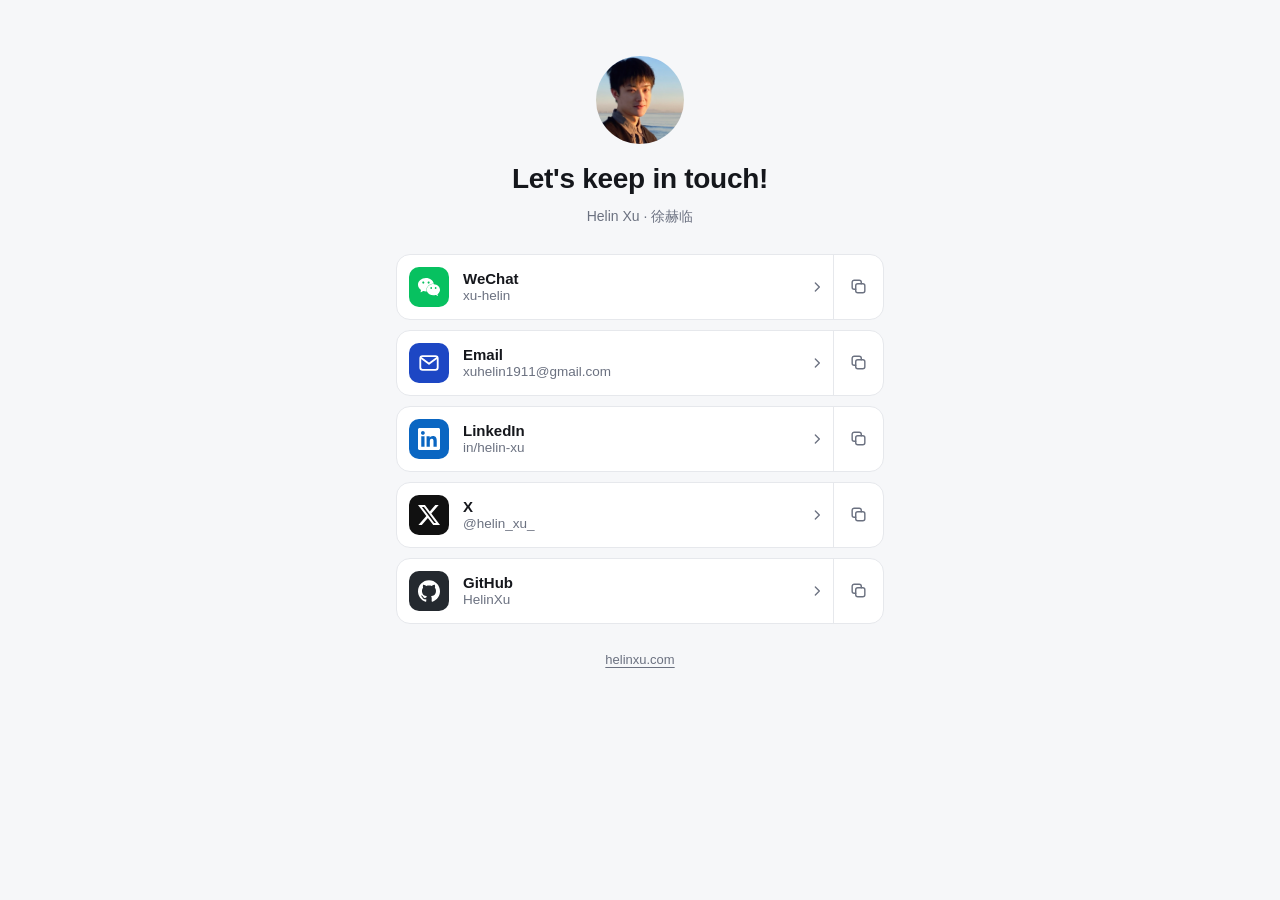
==== commit 93831c7a: "keep-in-touch: English only, keep Chinese name Co-Authored-By: Claude Opus 5.5 <noreply@anthropic.co" ====
--- a/keep-in-touch/index.html
+++ b/keep-in-touch/index.html
@@ -3,32 +3,29 @@
 <head>
   <meta charset="utf-8">
   <meta name="viewport" content="width=device-width, initial-scale=1, viewport-fit=cover">
-  <title>Let's keep in touch · 常联系 | Helin Xu</title>
+  <title>Let's keep in touch | Helin Xu</title>
   <meta name="description" content="Helin Xu · 徐赫临 — let's keep in touch! WeChat, email, LinkedIn and more.">
   <meta name="author" content="Helin Xu">
   <meta name="theme-color" content="#f6f7f9" media="(prefers-color-scheme: light)">
   <meta name="theme-color" content="#0f1115" media="(prefers-color-scheme: dark)">
   <meta property="og:type" content="website">
   <meta property="og:url" content="https://helinxu.com/keep-in-touch/">
-  <meta property="og:title" content="Let's keep in touch · 常联系 | Helin Xu">
+  <meta property="og:title" content="Let's keep in touch | Helin Xu">
   <meta property="og:description" content="WeChat, email, LinkedIn and more.">
   <meta property="og:image" content="https://helinxu.com/images/helin.jpg">
   <link rel="icon" href="data:image/svg+xml,<svg xmlns='http://www.w3.org/2000/svg' viewBox='0 0 100 100'><text y='.9em' font-size='90'>👋</text></svg>">
   <link rel="apple-touch-icon" href="../images/icon.jpg">
-  <link rel="stylesheet" href="styles.css">
+  <link rel="stylesheet" href="styles.css?v=3">
 </head>
 <body>
   <main class="page">
     <header class="hero">
       <img class="avatar" src="../images/helin.jpg" alt="Helin Xu" width="88" height="88">
-      <h1 class="title">
-        <span>Let's keep in touch!</span>
-        <span class="zh" lang="zh-CN">我们保持联系！</span>
-      </h1>
+      <h1 class="title">Let's keep in touch!</h1>
       <p class="name">Helin Xu · <span lang="zh-CN">徐赫临</span></p>
     </header>
 
-    <ul class="contacts" id="contacts" aria-label="Contacts · 联系方式"></ul>
+    <ul class="contacts" id="contacts" aria-label="Contacts"></ul>
     <noscript><p class="noscript">Email me at <a href="mailto:xuhelin1911@gmail.com">xuhelin1911@gmail.com</a>.</p></noscript>
 
     <footer class="footer">
@@ -37,21 +34,21 @@
   </main>
 
   <dialog class="qr" id="qr-dialog" aria-labelledby="qr-title">
-    <h3 id="qr-title"><span>Add me on WeChat</span> <span class="zh" lang="zh-CN">加我微信</span></h3>
-    <img id="qr-img" alt="WeChat QR code · 微信二维码">
-    <p class="qr-hint">In WeChat, long-press the code to add me<br><span lang="zh-CN">在微信里长按二维码即可添加</span></p>
-    <p class="qr-id" id="qr-id-row" hidden>WeChat ID · <span lang="zh-CN">微信号</span>: <strong id="qr-id"></strong></p>
+    <h3 id="qr-title">Add me on WeChat</h3>
+    <img id="qr-img" alt="WeChat QR code">
+    <p class="qr-hint">In WeChat, long-press the code to add me</p>
+    <p class="qr-id" id="qr-id-row" hidden>WeChat ID: <strong id="qr-id"></strong></p>
     <div class="qr-actions">
-      <button type="button" class="btn btn-primary" id="qr-copy" hidden>Copy ID · <span lang="zh-CN">复制微信号</span></button>
-      <a class="btn" id="qr-save" download>Save image · <span lang="zh-CN">保存图片</span></a>
-      <button type="button" class="btn" id="qr-close">Close · <span lang="zh-CN">关闭</span></button>
+      <button type="button" class="btn btn-primary" id="qr-copy" hidden>Copy ID</button>
+      <a class="btn" id="qr-save" download>Save image</a>
+      <button type="button" class="btn" id="qr-close">Close</button>
     </div>
   </dialog>
 
   <div class="toast" id="toast" role="status" aria-live="polite"></div>
 
-  <script src="config.js"></script>
-  <script src="icons.js"></script>
-  <script src="app.js"></script>
+  <script src="config.js?v=3"></script>
+  <script src="icons.js?v=3"></script>
+  <script src="app.js?v=3"></script>
 </body>
 </html>
--- a/keep-in-touch/styles.css
+++ b/keep-in-touch/styles.css
@@ -58,8 +58,6 @@
 }
 
 .title { margin: 0; font-size: 28px; font-weight: 700; line-height: 1.2; letter-spacing: -0.01em; }
-.title span { display: block; }
-.title .zh { margin-top: 6px; font-size: 18px; font-weight: 600; color: var(--muted); }
 
 .name { margin: 12px 0 0; font-size: 14px; color: var(--muted); }
 
@@ -112,7 +110,6 @@
 
 .meta { min-width: 0; display: flex; flex-direction: column; gap: 1px; }
 .label { font-size: 15px; font-weight: 600; }
-.label-zh { margin-left: 4px; font-size: 12.5px; font-weight: 400; color: var(--muted); }
 .handle {
   font-size: 13.5px;
   color: var(--muted);
@@ -175,7 +172,6 @@
 }
 .qr::backdrop { background: rgba(0, 0, 0, 0.45); }
 .qr h3 { margin: 0 0 12px; font-size: 17px; }
-.qr h3 .zh { margin-left: 4px; color: var(--muted); font-weight: 500; }
 .qr img {
   display: block;
   width: 100%;
